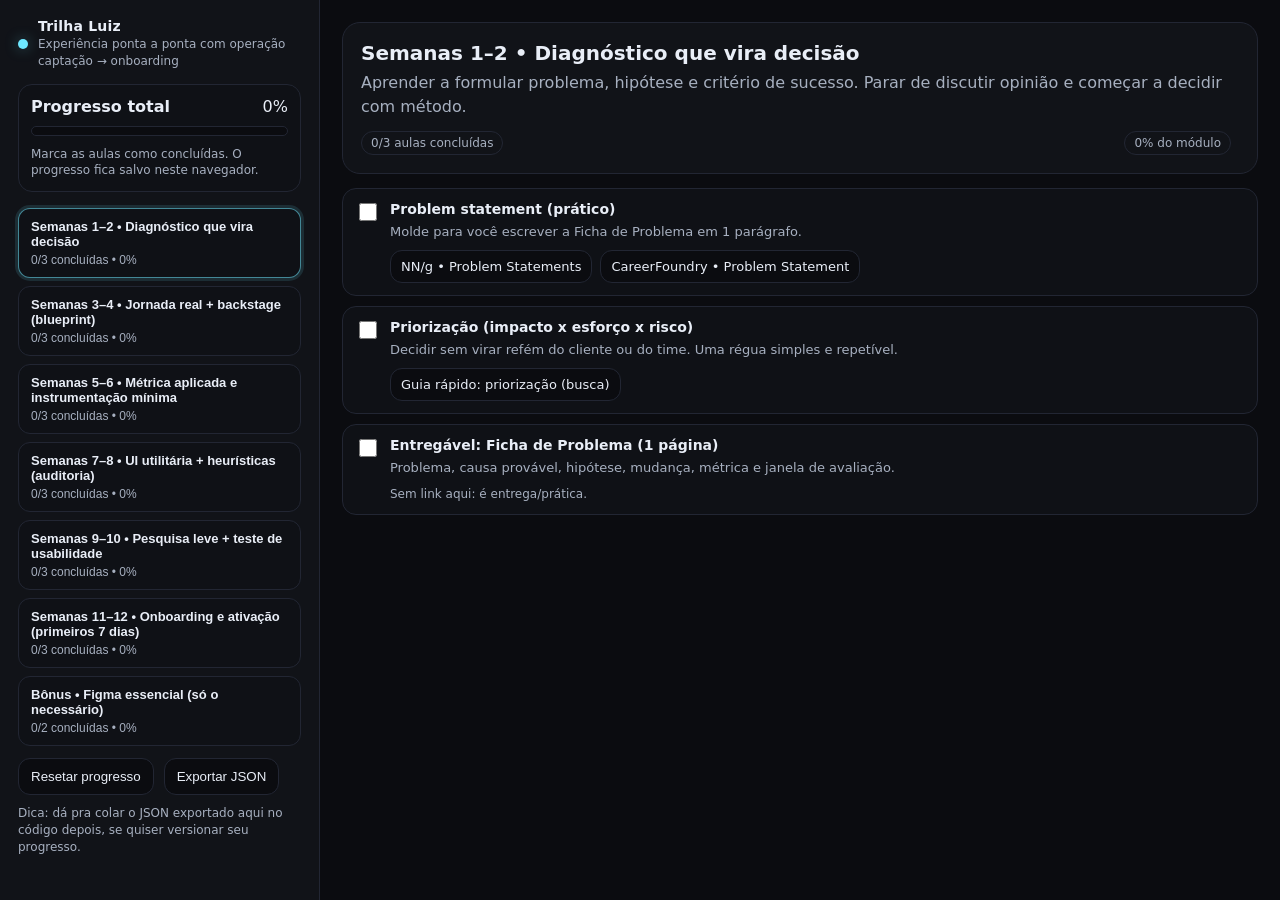
==== index.html @ 21fe32a4 "Create index.html" ====
<!doctype html>
<html lang="pt-br">
<head>
  <meta charset="utf-8" />
  <meta name="viewport" content="width=device-width,initial-scale=1" />
  <title>Trilha Luiz | Experiência ponta a ponta com Operação</title>
  <style>
    :root { --bg:#0b0c10; --panel:#111318; --text:#e9eef7; --muted:#a7b0c0; --line:#222633; --accent:#6ee7ff; }
    * { box-sizing: border-box; }
    body { margin:0; font-family: ui-sans-serif, system-ui, -apple-system, Segoe UI, Roboto, Arial; background:var(--bg); color:var(--text); }
    a { color: var(--accent); text-decoration: none; }
    .app { display:grid; grid-template-columns: 320px 1fr; min-height:100vh; }
    .sidebar { border-right:1px solid var(--line); background:var(--panel); padding:18px; position:sticky; top:0; height:100vh; overflow:auto; }
    .brand { display:flex; gap:10px; align-items:center; margin-bottom:14px; }
    .dot { width:10px; height:10px; border-radius:99px; background:var(--accent); box-shadow: 0 0 14px rgba(110,231,255,.35); }
    .h1 { font-weight:700; font-size:14px; letter-spacing:.2px; }
    .sub { color:var(--muted); font-size:12px; margin-top:2px; line-height:1.4; }
    .progressBox { margin-top:14px; padding:12px; border:1px solid var(--line); border-radius:14px; background:#0f1116; }
    .row { display:flex; justify-content:space-between; gap:10px; align-items:center; }
    .pct { font-variant-numeric: tabular-nums; }
    .bar { width:100%; height:10px; background:#0b0c10; border:1px solid var(--line); border-radius:999px; margin-top:10px; overflow:hidden; }
    .bar > span { display:block; height:100%; width:0%; background:var(--accent); }
    .nav { margin-top:16px; display:flex; flex-direction:column; gap:8px; }
    .nav button {
      width:100%;
      text-align:left;
      border:1px solid var(--line);
      background:#0f1116;
      color:var(--text);
      padding:10px 12px;
      border-radius:12px;
      cursor:pointer;
      transition:.15s;
    }
    .nav button:hover { border-color:#2a2f40; }
    .nav button.active { border-color: rgba(110,231,255,.55); box-shadow: 0 0 0 3px rgba(110,231,255,.12); }
    .nav .meta { color:var(--muted); font-size:12px; margin-top:4px; }
    .main { padding:22px; max-width: 980px; }
    .card {
      border:1px solid var(--line);
      background:var(--panel);
      border-radius:18px;
      padding:18px;
      margin-bottom:14px;
    }
    .title { font-size:20px; font-weight:750; margin:0 0 6px; }
    .desc { color:var(--muted); margin:0 0 12px; line-height:1.5; }
    .lesson {
      padding:12px;
      border:1px solid var(--line);
      border-radius:14px;
      background:#0f1116;
      margin-top:10px;
    }
    .lessonTop { display:flex; gap:10px; align-items:flex-start; }
    input[type="checkbox"] { width:18px; height:18px; margin-top:2px; accent-color: var(--accent); cursor:pointer; }
    .lesson h3 { margin:0; font-size:14px; }
    .lesson p { margin:6px 0 0; color:var(--muted); font-size:13px; line-height:1.45; }
    .pill { display:inline-block; padding:4px 9px; border-radius:999px; border:1px solid var(--line); color:var(--muted); font-size:12px; margin-right:8px; }
    .links { margin-top:8px; display:flex; flex-wrap:wrap; gap:8px; }
    .link {
      display:inline-block;
      padding:8px 10px;
      border-radius:12px;
      border:1px solid var(--line);
      background:#0b0c10;
      color:var(--text);
      font-size:13px;
    }
    .footerRow { display:flex; gap:10px; flex-wrap:wrap; margin-top:12px; }
    .btn {
      border:1px solid var(--line);
      background:#0b0c10;
      color:var(--text);
      padding:10px 12px;
      border-radius:12px;
      cursor:pointer;
    }
    .btn:hover { border-color:#2a2f40; }
    .muted { color: var(--muted); font-size:12px; line-height:1.4; }
    @media (max-width: 900px) {
      .app { grid-template-columns: 1fr; }
      .sidebar { position:relative; height:auto; }
    }
  </style>
</head>
<body>
  <div class="app">
    <aside class="sidebar">
      <div class="brand">
        <span class="dot"></span>
        <div>
          <div class="h1">Trilha Luiz</div>
          <div class="sub">Experiência ponta a ponta com operação<br/>captação → onboarding</div>
        </div>
      </div>

      <div class="progressBox">
        <div class="row">
          <div style="font-weight:650;">Progresso total</div>
          <div class="pct" id="pctTotal">0%</div>
        </div>
        <div class="bar"><span id="barTotal"></span></div>
        <div class="muted" style="margin-top:10px;">
          Marca as aulas como concluídas. O progresso fica salvo neste navegador.
        </div>
      </div>

      <div class="nav" id="nav"></div>

      <div class="footerRow">
        <button class="btn" id="resetBtn">Resetar progresso</button>
        <button class="btn" id="exportBtn">Exportar JSON</button>
      </div>
      <div class="muted" style="margin-top:10px;">
        Dica: dá pra colar o JSON exportado aqui no código depois, se quiser versionar seu progresso.
      </div>
    </aside>

    <main class="main">
      <div class="card">
        <h1 class="title" id="modTitle">Carregando…</h1>
        <p class="desc" id="modDesc"></p>
        <div class="row" style="margin-top:10px;">
          <div class="pill" id="modMeta"></div>
          <div class="pill" id="modProgress"></div>
        </div>
      </div>

      <div id="lessons"></div>
    </main>
  </div>

  <script>
    // Conteúdo (edite à vontade)
    const MODULES = [
      {
        id: "m1",
        title: "Semanas 1–2 • Diagnóstico que vira decisão",
        desc: "Aprender a formular problema, hipótese e critério de sucesso. Parar de discutir opinião e começar a decidir com método.",
        lessons: [
          {
            id: "m1l1",
            title: "Problem statement (prático)",
            note: "Molde para você escrever a Ficha de Problema em 1 parágrafo.",
            links: [
              { label: "NN/g • Problem Statements", url: "https://www.nngroup.com/articles/problem-statements/" },
              { label: "CareerFoundry • Problem Statement", url: "https://careerfoundry.com/en/blog/ux-design/problem-statement-ux/" }
            ]
          },
          {
            id: "m1l2",
            title: "Priorização (impacto x esforço x risco)",
            note: "Decidir sem virar refém do cliente ou do time. Uma régua simples e repetível.",
            links: [
              { label: "Guia rápido: priorização (busca)", url: "https://www.google.com/search?q=prioriza%C3%A7%C3%A3o+impacto+esfor%C3%A7o+risco+ux" }
            ]
          },
          {
            id: "m1l3",
            title: "Entregável: Ficha de Problema (1 página)",
            note: "Problema, causa provável, hipótese, mudança, métrica e janela de avaliação.",
            links: []
          }
        ]
      },
      {
        id: "m2",
        title: "Semanas 3–4 • Jornada real + backstage (blueprint)",
        desc: "Mapear o que acontece de verdade. Handoffs, filas, exceções e responsabilidades.",
        lessons: [
          {
            id: "m2l1",
            title: "Service Blueprint (modelo e lógica)",
            note: "Use blueprint leve: frontstage + backstage + evidências + responsáveis.",
            links: [
              { label: "Miro • Service Blueprint", url: "https://miro.com/pt/modelos/service-blueprint/" },
              { label: "Blip • Service Blueprint", url: "https://www.blip.ai/blog/design/service-blueprint-como-ferramenta-para-potencializar-jornadas-de-servico/" }
            ]
          },
          {
            id: "m2l2",
            title: "Mapa da jornada do usuário (sem romantizar)",
            note: "Etapas, objetivos, dúvidas, fricções e momentos críticos.",
            links: [
              { label: "MJV • Jornada do usuário", url: "https://www.mjvinnovation.com/pt-br/blog/como-montar-o-mapa-da-jornada-do-usuario/" }
            ]
          },
          {
            id: "m2l3",
            title: "Entregável: blueprint leve da jornada captação→onboarding",
            note: "Inclua exceções: sem resposta, sem fit, duplicado, urgência, falha de pagamento, etc.",
            links: []
          }
        ]
      },
      {
        id: "m3",
        title: "Semanas 5–6 • Métrica aplicada e instrumentação mínima",
        desc: "Escolher 2–4 métricas por etapa e provar impacto sem dashboard inútil.",
        lessons: [
          {
            id: "m3l1",
            title: "HEART Framework (visão de métricas de experiência)",
            note: "Traduza para o seu mundo: tempo, erro, avanço, ativação, satisfação.",
            links: [
              { label: "HEART Framework (site)", url: "https://www.heartframework.com/" },
              { label: "UXDesign BR • HEART", url: "https://brasil.uxdesign.cc/como-utilizar-o-framework-heart-para-melhorar-suas-m%C3%A9tricas-1bcee0d080ec" }
            ]
          },
          {
            id: "m3l2",
            title: "AARRR (organizar a jornada em etapas)",
            note: "Bom para amarrar aquisição→ativação→retenção do ponto de vista operacional.",
            links: [
              { label: "G4 • Funil Pirata (AARRR)", url: "https://g4educacao.com/blog/funil-pirata-growth" }
            ]
          },
          {
            id: "m3l3",
            title: "Entregável: Placar do Funil (1 página)",
            note: "Métrica, fórmula, fonte, frequência, dono, e como interpretar.",
            links: []
          }
        ]
      },
      {
        id: "m4",
        title: "Semanas 7–8 • UI utilitária + heurísticas (auditoria)",
        desc: "Clareza, consistência e prevenção de erro. Heurísticas como justificativa, não como decoreba.",
        lessons: [
          {
            id: "m4l1",
            title: "Heurísticas de Nielsen (resumo em PT-BR)",
            note: "Use como checklist para achar fricção e priorizar correções.",
            links: [
              { label: "UDS • Heurísticas de Nielsen", url: "https://uds.com.br/blog/heuristicas-nielsen-guia-para-melhorar-usabilidade-interfaces/" },
              { label: "Alura • Heurísticas de Nielsen", url: "https://www.alura.com.br/artigos/10-heuristicas-de-nielsen-uma-formula-pra-evitar-erros-basicos-de-usabilidade" }
            ]
          },
          {
            id: "m4l2",
            title: "Hierarquia e tipografia (pra antes do Figma)",
            note: "Você quer páginas mais claras e ‘caras’ com menos elementos.",
            links: [
              { label: "Medium • Hierarquia de fontes", url: "https://henriquefilho.medium.com/hierarquia-de-fontes-um-guia-b%C3%A1sico-para-criar-uma-interface-antes-de-abrir-o-figma-2c017c7df879" },
              { label: "UXDesign BR • Escala tipográfica", url: "https://brasil.uxdesign.cc/escala-tipogr%C3%A1fica-na-pr%C3%A1tica-1eb81cdee96f" }
            ]
          },
          {
            id: "m4l3",
            title: "Acessibilidade aplicada (consulta)",
            note: "Contraste, foco, tamanho, navegação por teclado. O básico que eleva qualidade.",
            links: [
              { label: "W3C • WCAG 2.2 PT-BR", url: "https://www.w3c.br/traducoes/wcag/wcag22-pt-BR/" }
            ]
          }
        ]
      },
      {
        id: "m5",
        title: "Semanas 9–10 • Pesquisa leve + teste de usabilidade",
        desc: "Evidência rápida para decidir. 5 pessoas, roteiro curto, síntese em 1 página.",
        lessons: [
          {
            id: "m5l1",
            title: "Roteiro de teste qualitativo (PT-BR)",
            note: "Como conduzir sem virar entrevista longa e sem enviesar.",
            links: [
              { label: "Ladies That UX BR • Roteiro", url: "https://medium.com/ladies-that-ux-br/um-roteiro-para-testes-de-usabilidade-qualitativos-611d41c93434" }
            ]
          },
          {
            id: "m5l2",
            title: "Checklist de teste (referência rápida)",
            note: "Bom pra você ter um passo-a-passo operacional.",
            links: [
              { label: "Hotjar • Usabilidade (PT-BR)", url: "https://www.hotjar.com/pt-BR/teste-de-usabilidade/checklist-exemplos-de-testes/" }
            ]
          },
          {
            id: "m5l3",
            title: "Entregável: síntese 1 página (padrões → decisão → risco)",
            note: "Sem relatório longo. Só o que muda o caminho.",
            links: []
          }
        ]
      },
      {
        id: "m6",
        title: "Semanas 11–12 • Onboarding e ativação (primeiros 7 dias)",
        desc: "Marcos, mensagens, gatilhos e sinais de risco para reduzir suporte e aumentar ativação.",
        lessons: [
          {
            id: "m6l1",
            title: "Onboarding (visão prática)",
            note: "Como organizar primeiros passos e expectativa do cliente.",
            links: [
              { label: "RD Station • Onboarding de clientes", url: "https://www.rdstation.com/blog/marketing/onboarding-de-clientes/" }
            ]
          },
          {
            id: "m6l2",
            title: "Boas práticas de onboarding (referência)",
            note: "Pegue só o que for aplicável ao seu contexto.",
            links: [
              { label: "UserGuiding • Onboarding", url: "https://userguiding.com/pt-br/blog/melhores-praticas-de-user-onboarding" }
            ]
          },
          {
            id: "m6l3",
            title: "Entregável: Onboarding 7 dias (marcos + mensagens + métricas)",
            note: "Sem firula. O que a pessoa precisa fazer e como você acompanha.",
            links: []
          }
        ]
      },
      {
        id: "m7",
        title: "Bônus • Figma essencial (só o necessário)",
        desc: "Prototipar e alinhar rápido. Componentes, estilos, auto layout e protótipo simples.",
        lessons: [
          {
            id: "m7l1",
            title: "Auto Layout (guia oficial PT-BR)",
            note: "O que mais destrava seu ganho de velocidade e consistência.",
            links: [
              { label: "Figma Help • Auto Layout", url: "https://help.figma.com/hc/pt-br/articles/360040451373-Guia-do-layout-autom%C3%A1tico" }
            ]
          },
          {
            id: "m7l2",
            title: "Componentes e estilos (conceito + uso)",
            note: "Pra você parar de copiar e colar e começar a padronizar.",
            links: [
              { label: "Figma Help (busca)", url: "https://www.google.com/search?q=figma+componentes+estilos+guia" }
            ]
          }
        ]
      }
    ];

    const STORAGE_KEY = "trilha_luiz_checks_v1";
    let state = loadState();
    let currentModuleId = MODULES[0].id;

    function loadState() {
      try {
        const raw = localStorage.getItem(STORAGE_KEY);
        return raw ? JSON.parse(raw) : {};
      } catch { return {}; }
    }
    function saveState() {
      localStorage.setItem(STORAGE_KEY, JSON.stringify(state));
      renderNav();
      renderModule(currentModuleId);
      renderTotalProgress();
    }
    function setChecked(lessonId, checked) {
      state[lessonId] = !!checked;
      saveState();
    }

    function calcModuleProgress(mod) {
      const total = mod.lessons.length;
      const done = mod.lessons.filter(l => state[l.id]).length;
      return { done, total, pct: total ? Math.round((done/total)*100) : 0 };
    }
    function calcTotalProgress() {
      const allLessons = MODULES.flatMap(m => m.lessons.map(l => l.id));
      const total = allLessons.length;
      const done = allLessons.filter(id => state[id]).length;
      return { done, total, pct: total ? Math.round((done/total)*100) : 0 };
    }

    function renderNav() {
      const nav = document.getElementById("nav");
      nav.innerHTML = "";
      MODULES.forEach(mod => {
        const prog = calcModuleProgress(mod);
        const btn = document.createElement("button");
        btn.className = (mod.id === currentModuleId) ? "active" : "";
        btn.onclick = () => { currentModuleId = mod.id; renderNav(); renderModule(mod.id); };
        btn.innerHTML = `
          <div style="font-weight:700; font-size:13px;">${escapeHtml(mod.title)}</div>
          <div class="meta">${prog.done}/${prog.total} concluídas • ${prog.pct}%</div>
        `;
        nav.appendChild(btn);
      });
    }

    function renderModule(moduleId) {
      const mod = MODULES.find(m => m.id === moduleId);
      if (!mod) return;
      const prog = calcModuleProgress(mod);

      document.getElementById("modTitle").textContent = mod.title;
      document.getElementById("modDesc").textContent = mod.desc;
      document.getElementById("modMeta").textContent = `${prog.done}/${prog.total} aulas concluídas`;
      document.getElementById("modProgress").textContent = `${prog.pct}% do módulo`;

      const lessons = document.getElementById("lessons");
      lessons.innerHTML = "";

      mod.lessons.forEach(lesson => {
        const wrap = document.createElement("div");
        wrap.className = "lesson";
        const checked = !!state[lesson.id];

        const linksHtml = (lesson.links && lesson.links.length)
          ? `<div class="links">${
              lesson.links.map(l => `<a class="link" href="${l.url}" target="_blank" rel="noopener">${escapeHtml(l.label)}</a>`).join("")
            }</div>`
          : `<div class="muted" style="margin-top:8px;">Sem link aqui: é entrega/prática.</div>`;

        wrap.innerHTML = `
          <div class="lessonTop">
            <input type="checkbox" ${checked ? "checked" : ""} aria-label="Concluir aula" />
            <div style="flex:1;">
              <h3>${escapeHtml(lesson.title)}</h3>
              <p>${escapeHtml(lesson.note || "")}</p>
              ${linksHtml}
            </div>
          </div>
        `;

        wrap.querySelector("input").addEventListener("change", (e) => {
          setChecked(lesson.id, e.target.checked);
        });

        lessons.appendChild(wrap);
      });
    }

    function renderTotalProgress() {
      const p = calcTotalProgress();
      document.getElementById("pctTotal").textContent = `${p.pct}%`;
      document.getElementById("barTotal").style.width = `${p.pct}%`;
    }

    function escapeHtml(str) {
      return String(str).replace(/[&<>"']/g, s => ({
        "&":"&amp;","<":"&lt;",">":"&gt;",'"':"&quot;","'":"&#39;"
      }[s]));
    }

    document.getElementById("resetBtn").onclick = () => {
      if (!confirm("Resetar todo o progresso desta trilha neste navegador?")) return;
      state = {};
      saveState();
    };

    document.getElementById("exportBtn").onclick = () => {
      const data = { exported_at: new Date().toISOString(), state };
      const blob = new Blob([JSON.stringify(data, null, 2)], { type: "application/json" });
      const url = URL.createObjectURL(blob);
      const a = document.createElement("a");
      a.href = url;
      a.download = "progresso_trilha_luiz.json";
      a.click();
      URL.revokeObjectURL(url);
    };

    // Init
    renderNav();
    renderModule(currentModuleId);
    renderTotalProgress();
  </script>
</body>
</html>
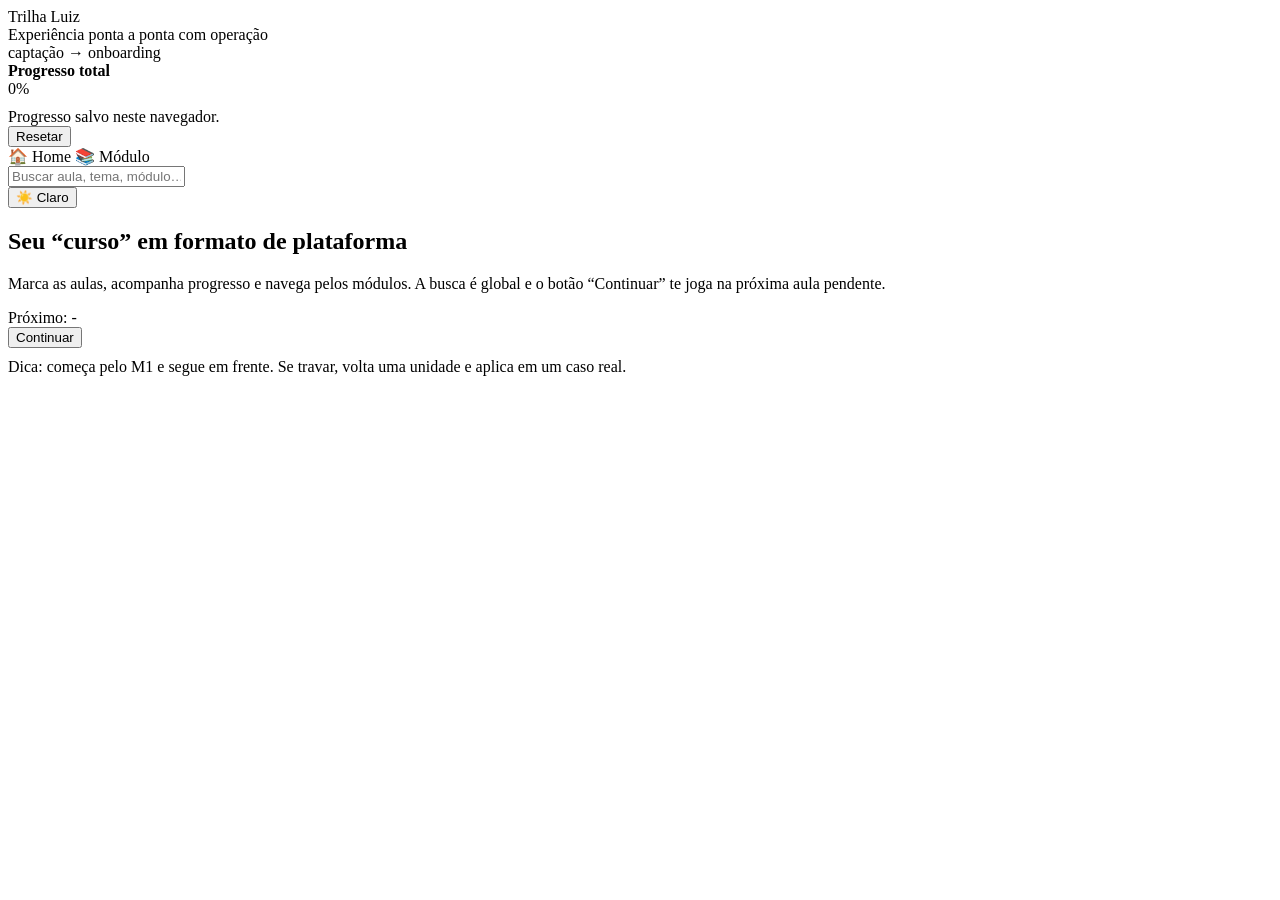
==== commit 14bf1524: "Update index.html" ====
--- a/index.html
+++ b/index.html
@@ -1,90 +1,13 @@
 <!doctype html>
-<html lang="pt-br">
+<html lang="pt-br" data-theme="dark">
 <head>
   <meta charset="utf-8" />
   <meta name="viewport" content="width=device-width,initial-scale=1" />
   <title>Trilha Luiz | Experiência ponta a ponta com Operação</title>
-  <style>
-    :root { --bg:#0b0c10; --panel:#111318; --text:#e9eef7; --muted:#a7b0c0; --line:#222633; --accent:#6ee7ff; }
-    * { box-sizing: border-box; }
-    body { margin:0; font-family: ui-sans-serif, system-ui, -apple-system, Segoe UI, Roboto, Arial; background:var(--bg); color:var(--text); }
-    a { color: var(--accent); text-decoration: none; }
-    .app { display:grid; grid-template-columns: 320px 1fr; min-height:100vh; }
-    .sidebar { border-right:1px solid var(--line); background:var(--panel); padding:18px; position:sticky; top:0; height:100vh; overflow:auto; }
-    .brand { display:flex; gap:10px; align-items:center; margin-bottom:14px; }
-    .dot { width:10px; height:10px; border-radius:99px; background:var(--accent); box-shadow: 0 0 14px rgba(110,231,255,.35); }
-    .h1 { font-weight:700; font-size:14px; letter-spacing:.2px; }
-    .sub { color:var(--muted); font-size:12px; margin-top:2px; line-height:1.4; }
-    .progressBox { margin-top:14px; padding:12px; border:1px solid var(--line); border-radius:14px; background:#0f1116; }
-    .row { display:flex; justify-content:space-between; gap:10px; align-items:center; }
-    .pct { font-variant-numeric: tabular-nums; }
-    .bar { width:100%; height:10px; background:#0b0c10; border:1px solid var(--line); border-radius:999px; margin-top:10px; overflow:hidden; }
-    .bar > span { display:block; height:100%; width:0%; background:var(--accent); }
-    .nav { margin-top:16px; display:flex; flex-direction:column; gap:8px; }
-    .nav button {
-      width:100%;
-      text-align:left;
-      border:1px solid var(--line);
-      background:#0f1116;
-      color:var(--text);
-      padding:10px 12px;
-      border-radius:12px;
-      cursor:pointer;
-      transition:.15s;
-    }
-    .nav button:hover { border-color:#2a2f40; }
-    .nav button.active { border-color: rgba(110,231,255,.55); box-shadow: 0 0 0 3px rgba(110,231,255,.12); }
-    .nav .meta { color:var(--muted); font-size:12px; margin-top:4px; }
-    .main { padding:22px; max-width: 980px; }
-    .card {
-      border:1px solid var(--line);
-      background:var(--panel);
-      border-radius:18px;
-      padding:18px;
-      margin-bottom:14px;
-    }
-    .title { font-size:20px; font-weight:750; margin:0 0 6px; }
-    .desc { color:var(--muted); margin:0 0 12px; line-height:1.5; }
-    .lesson {
-      padding:12px;
-      border:1px solid var(--line);
-      border-radius:14px;
-      background:#0f1116;
-      margin-top:10px;
-    }
-    .lessonTop { display:flex; gap:10px; align-items:flex-start; }
-    input[type="checkbox"] { width:18px; height:18px; margin-top:2px; accent-color: var(--accent); cursor:pointer; }
-    .lesson h3 { margin:0; font-size:14px; }
-    .lesson p { margin:6px 0 0; color:var(--muted); font-size:13px; line-height:1.45; }
-    .pill { display:inline-block; padding:4px 9px; border-radius:999px; border:1px solid var(--line); color:var(--muted); font-size:12px; margin-right:8px; }
-    .links { margin-top:8px; display:flex; flex-wrap:wrap; gap:8px; }
-    .link {
-      display:inline-block;
-      padding:8px 10px;
-      border-radius:12px;
-      border:1px solid var(--line);
-      background:#0b0c10;
-      color:var(--text);
-      font-size:13px;
-    }
-    .footerRow { display:flex; gap:10px; flex-wrap:wrap; margin-top:12px; }
-    .btn {
-      border:1px solid var(--line);
-      background:#0b0c10;
-      color:var(--text);
-      padding:10px 12px;
-      border-radius:12px;
-      cursor:pointer;
-    }
-    .btn:hover { border-color:#2a2f40; }
-    .muted { color: var(--muted); font-size:12px; line-height:1.4; }
-    @media (max-width: 900px) {
-      .app { grid-template-columns: 1fr; }
-      .sidebar { position:relative; height:auto; }
-    }
-  </style>
+  <link rel="stylesheet" href="assets/styles.css" />
+  <script>window.PAGE_BASE = "./";</script>
 </head>
-<body>
+<body data-page="home">
   <div class="app">
     <aside class="sidebar">
       <div class="brand">
@@ -97,374 +20,64 @@
 
       <div class="progressBox">
         <div class="row">
-          <div style="font-weight:650;">Progresso total</div>
+          <div style="font-weight:800;">Progresso total</div>
           <div class="pct" id="pctTotal">0%</div>
         </div>
         <div class="bar"><span id="barTotal"></span></div>
         <div class="muted" style="margin-top:10px;">
-          Marca as aulas como concluídas. O progresso fica salvo neste navegador.
+          Progresso salvo neste navegador.
         </div>
       </div>
 
       <div class="nav" id="nav"></div>
 
-      <div class="footerRow">
-        <button class="btn" id="resetBtn">Resetar progresso</button>
-        <button class="btn" id="exportBtn">Exportar JSON</button>
-      </div>
-      <div class="muted" style="margin-top:10px;">
-        Dica: dá pra colar o JSON exportado aqui no código depois, se quiser versionar seu progresso.
+      <div class="sideActions">
+        <button class="btn" id="resetBtn">Resetar</button>
       </div>
     </aside>
 
     <main class="main">
-      <div class="card">
-        <h1 class="title" id="modTitle">Carregando…</h1>
-        <p class="desc" id="modDesc"></p>
-        <div class="row" style="margin-top:10px;">
-          <div class="pill" id="modMeta"></div>
-          <div class="pill" id="modProgress"></div>
+      <div class="topbar">
+        <div class="leftTop">
+          <span class="chip hidden" id="homeChip">🏠 Home</span>
+          <span class="chip hidden" id="moduleChip">📚 Módulo</span>
         </div>
+
+        <div class="searchWrap" id="searchWrap">
+          <input class="searchInput" id="searchInput" placeholder="Buscar aula, tema, módulo…" />
+          <div class="searchResults hidden" id="searchResults"></div>
+        </div>
+
+        <button class="btn" id="themeBtn">☀️ Claro</button>
       </div>
 
-      <div id="lessons"></div>
+      <section id="homeView">
+        <div class="card">
+          <h1 class="title">Seu “curso” em formato de plataforma</h1>
+          <p class="desc">
+            Marca as aulas, acompanha progresso e navega pelos módulos.
+            A busca é global e o botão “Continuar” te joga na próxima aula pendente.
+          </p>
+
+          <div class="pills">
+            <span class="pill">Próximo: <span id="nextUp">-</span></span>
+          </div>
+
+          <div class="bottomActions" style="position:relative; bottom:auto; justify-content:flex-start;">
+            <button class="btn primary" id="continueBtn">Continuar</button>
+          </div>
+
+          <p class="muted" style="margin-top:10px;">
+            Dica: começa pelo M1 e segue em frente. Se travar, volta uma unidade e aplica em um caso real.
+          </p>
+        </div>
+      </section>
+
+      <section id="moduleView" class="hidden"></section>
     </main>
   </div>
 
-  <script>
-    // Conteúdo (edite à vontade)
-    const MODULES = [
-      {
-        id: "m1",
-        title: "Semanas 1–2 • Diagnóstico que vira decisão",
-        desc: "Aprender a formular problema, hipótese e critério de sucesso. Parar de discutir opinião e começar a decidir com método.",
-        lessons: [
-          {
-            id: "m1l1",
-            title: "Problem statement (prático)",
-            note: "Molde para você escrever a Ficha de Problema em 1 parágrafo.",
-            links: [
-              { label: "NN/g • Problem Statements", url: "https://www.nngroup.com/articles/problem-statements/" },
-              { label: "CareerFoundry • Problem Statement", url: "https://careerfoundry.com/en/blog/ux-design/problem-statement-ux/" }
-            ]
-          },
-          {
-            id: "m1l2",
-            title: "Priorização (impacto x esforço x risco)",
-            note: "Decidir sem virar refém do cliente ou do time. Uma régua simples e repetível.",
-            links: [
-              { label: "Guia rápido: priorização (busca)", url: "https://www.google.com/search?q=prioriza%C3%A7%C3%A3o+impacto+esfor%C3%A7o+risco+ux" }
-            ]
-          },
-          {
-            id: "m1l3",
-            title: "Entregável: Ficha de Problema (1 página)",
-            note: "Problema, causa provável, hipótese, mudança, métrica e janela de avaliação.",
-            links: []
-          }
-        ]
-      },
-      {
-        id: "m2",
-        title: "Semanas 3–4 • Jornada real + backstage (blueprint)",
-        desc: "Mapear o que acontece de verdade. Handoffs, filas, exceções e responsabilidades.",
-        lessons: [
-          {
-            id: "m2l1",
-            title: "Service Blueprint (modelo e lógica)",
-            note: "Use blueprint leve: frontstage + backstage + evidências + responsáveis.",
-            links: [
-              { label: "Miro • Service Blueprint", url: "https://miro.com/pt/modelos/service-blueprint/" },
-              { label: "Blip • Service Blueprint", url: "https://www.blip.ai/blog/design/service-blueprint-como-ferramenta-para-potencializar-jornadas-de-servico/" }
-            ]
-          },
-          {
-            id: "m2l2",
-            title: "Mapa da jornada do usuário (sem romantizar)",
-            note: "Etapas, objetivos, dúvidas, fricções e momentos críticos.",
-            links: [
-              { label: "MJV • Jornada do usuário", url: "https://www.mjvinnovation.com/pt-br/blog/como-montar-o-mapa-da-jornada-do-usuario/" }
-            ]
-          },
-          {
-            id: "m2l3",
-            title: "Entregável: blueprint leve da jornada captação→onboarding",
-            note: "Inclua exceções: sem resposta, sem fit, duplicado, urgência, falha de pagamento, etc.",
-            links: []
-          }
-        ]
-      },
-      {
-        id: "m3",
-        title: "Semanas 5–6 • Métrica aplicada e instrumentação mínima",
-        desc: "Escolher 2–4 métricas por etapa e provar impacto sem dashboard inútil.",
-        lessons: [
-          {
-            id: "m3l1",
-            title: "HEART Framework (visão de métricas de experiência)",
-            note: "Traduza para o seu mundo: tempo, erro, avanço, ativação, satisfação.",
-            links: [
-              { label: "HEART Framework (site)", url: "https://www.heartframework.com/" },
-              { label: "UXDesign BR • HEART", url: "https://brasil.uxdesign.cc/como-utilizar-o-framework-heart-para-melhorar-suas-m%C3%A9tricas-1bcee0d080ec" }
-            ]
-          },
-          {
-            id: "m3l2",
-            title: "AARRR (organizar a jornada em etapas)",
-            note: "Bom para amarrar aquisição→ativação→retenção do ponto de vista operacional.",
-            links: [
-              { label: "G4 • Funil Pirata (AARRR)", url: "https://g4educacao.com/blog/funil-pirata-growth" }
-            ]
-          },
-          {
-            id: "m3l3",
-            title: "Entregável: Placar do Funil (1 página)",
-            note: "Métrica, fórmula, fonte, frequência, dono, e como interpretar.",
-            links: []
-          }
-        ]
-      },
-      {
-        id: "m4",
-        title: "Semanas 7–8 • UI utilitária + heurísticas (auditoria)",
-        desc: "Clareza, consistência e prevenção de erro. Heurísticas como justificativa, não como decoreba.",
-        lessons: [
-          {
-            id: "m4l1",
-            title: "Heurísticas de Nielsen (resumo em PT-BR)",
-            note: "Use como checklist para achar fricção e priorizar correções.",
-            links: [
-              { label: "UDS • Heurísticas de Nielsen", url: "https://uds.com.br/blog/heuristicas-nielsen-guia-para-melhorar-usabilidade-interfaces/" },
-              { label: "Alura • Heurísticas de Nielsen", url: "https://www.alura.com.br/artigos/10-heuristicas-de-nielsen-uma-formula-pra-evitar-erros-basicos-de-usabilidade" }
-            ]
-          },
-          {
-            id: "m4l2",
-            title: "Hierarquia e tipografia (pra antes do Figma)",
-            note: "Você quer páginas mais claras e ‘caras’ com menos elementos.",
-            links: [
-              { label: "Medium • Hierarquia de fontes", url: "https://henriquefilho.medium.com/hierarquia-de-fontes-um-guia-b%C3%A1sico-para-criar-uma-interface-antes-de-abrir-o-figma-2c017c7df879" },
-              { label: "UXDesign BR • Escala tipográfica", url: "https://brasil.uxdesign.cc/escala-tipogr%C3%A1fica-na-pr%C3%A1tica-1eb81cdee96f" }
-            ]
-          },
-          {
-            id: "m4l3",
-            title: "Acessibilidade aplicada (consulta)",
-            note: "Contraste, foco, tamanho, navegação por teclado. O básico que eleva qualidade.",
-            links: [
-              { label: "W3C • WCAG 2.2 PT-BR", url: "https://www.w3c.br/traducoes/wcag/wcag22-pt-BR/" }
-            ]
-          }
-        ]
-      },
-      {
-        id: "m5",
-        title: "Semanas 9–10 • Pesquisa leve + teste de usabilidade",
-        desc: "Evidência rápida para decidir. 5 pessoas, roteiro curto, síntese em 1 página.",
-        lessons: [
-          {
-            id: "m5l1",
-            title: "Roteiro de teste qualitativo (PT-BR)",
-            note: "Como conduzir sem virar entrevista longa e sem enviesar.",
-            links: [
-              { label: "Ladies That UX BR • Roteiro", url: "https://medium.com/ladies-that-ux-br/um-roteiro-para-testes-de-usabilidade-qualitativos-611d41c93434" }
-            ]
-          },
-          {
-            id: "m5l2",
-            title: "Checklist de teste (referência rápida)",
-            note: "Bom pra você ter um passo-a-passo operacional.",
-            links: [
-              { label: "Hotjar • Usabilidade (PT-BR)", url: "https://www.hotjar.com/pt-BR/teste-de-usabilidade/checklist-exemplos-de-testes/" }
-            ]
-          },
-          {
-            id: "m5l3",
-            title: "Entregável: síntese 1 página (padrões → decisão → risco)",
-            note: "Sem relatório longo. Só o que muda o caminho.",
-            links: []
-          }
-        ]
-      },
-      {
-        id: "m6",
-        title: "Semanas 11–12 • Onboarding e ativação (primeiros 7 dias)",
-        desc: "Marcos, mensagens, gatilhos e sinais de risco para reduzir suporte e aumentar ativação.",
-        lessons: [
-          {
-            id: "m6l1",
-            title: "Onboarding (visão prática)",
-            note: "Como organizar primeiros passos e expectativa do cliente.",
-            links: [
-              { label: "RD Station • Onboarding de clientes", url: "https://www.rdstation.com/blog/marketing/onboarding-de-clientes/" }
-            ]
-          },
-          {
-            id: "m6l2",
-            title: "Boas práticas de onboarding (referência)",
-            note: "Pegue só o que for aplicável ao seu contexto.",
-            links: [
-              { label: "UserGuiding • Onboarding", url: "https://userguiding.com/pt-br/blog/melhores-praticas-de-user-onboarding" }
-            ]
-          },
-          {
-            id: "m6l3",
-            title: "Entregável: Onboarding 7 dias (marcos + mensagens + métricas)",
-            note: "Sem firula. O que a pessoa precisa fazer e como você acompanha.",
-            links: []
-          }
-        ]
-      },
-      {
-        id: "m7",
-        title: "Bônus • Figma essencial (só o necessário)",
-        desc: "Prototipar e alinhar rápido. Componentes, estilos, auto layout e protótipo simples.",
-        lessons: [
-          {
-            id: "m7l1",
-            title: "Auto Layout (guia oficial PT-BR)",
-            note: "O que mais destrava seu ganho de velocidade e consistência.",
-            links: [
-              { label: "Figma Help • Auto Layout", url: "https://help.figma.com/hc/pt-br/articles/360040451373-Guia-do-layout-autom%C3%A1tico" }
-            ]
-          },
-          {
-            id: "m7l2",
-            title: "Componentes e estilos (conceito + uso)",
-            note: "Pra você parar de copiar e colar e começar a padronizar.",
-            links: [
-              { label: "Figma Help (busca)", url: "https://www.google.com/search?q=figma+componentes+estilos+guia" }
-            ]
-          }
-        ]
-      }
-    ];
-
-    const STORAGE_KEY = "trilha_luiz_checks_v1";
-    let state = loadState();
-    let currentModuleId = MODULES[0].id;
-
-    function loadState() {
-      try {
-        const raw = localStorage.getItem(STORAGE_KEY);
-        return raw ? JSON.parse(raw) : {};
-      } catch { return {}; }
-    }
-    function saveState() {
-      localStorage.setItem(STORAGE_KEY, JSON.stringify(state));
-      renderNav();
-      renderModule(currentModuleId);
-      renderTotalProgress();
-    }
-    function setChecked(lessonId, checked) {
-      state[lessonId] = !!checked;
-      saveState();
-    }
-
-    function calcModuleProgress(mod) {
-      const total = mod.lessons.length;
-      const done = mod.lessons.filter(l => state[l.id]).length;
-      return { done, total, pct: total ? Math.round((done/total)*100) : 0 };
-    }
-    function calcTotalProgress() {
-      const allLessons = MODULES.flatMap(m => m.lessons.map(l => l.id));
-      const total = allLessons.length;
-      const done = allLessons.filter(id => state[id]).length;
-      return { done, total, pct: total ? Math.round((done/total)*100) : 0 };
-    }
-
-    function renderNav() {
-      const nav = document.getElementById("nav");
-      nav.innerHTML = "";
-      MODULES.forEach(mod => {
-        const prog = calcModuleProgress(mod);
-        const btn = document.createElement("button");
-        btn.className = (mod.id === currentModuleId) ? "active" : "";
-        btn.onclick = () => { currentModuleId = mod.id; renderNav(); renderModule(mod.id); };
-        btn.innerHTML = `
-          <div style="font-weight:700; font-size:13px;">${escapeHtml(mod.title)}</div>
-          <div class="meta">${prog.done}/${prog.total} concluídas • ${prog.pct}%</div>
-        `;
-        nav.appendChild(btn);
-      });
-    }
-
-    function renderModule(moduleId) {
-      const mod = MODULES.find(m => m.id === moduleId);
-      if (!mod) return;
-      const prog = calcModuleProgress(mod);
-
-      document.getElementById("modTitle").textContent = mod.title;
-      document.getElementById("modDesc").textContent = mod.desc;
-      document.getElementById("modMeta").textContent = `${prog.done}/${prog.total} aulas concluídas`;
-      document.getElementById("modProgress").textContent = `${prog.pct}% do módulo`;
-
-      const lessons = document.getElementById("lessons");
-      lessons.innerHTML = "";
-
-      mod.lessons.forEach(lesson => {
-        const wrap = document.createElement("div");
-        wrap.className = "lesson";
-        const checked = !!state[lesson.id];
-
-        const linksHtml = (lesson.links && lesson.links.length)
-          ? `<div class="links">${
-              lesson.links.map(l => `<a class="link" href="${l.url}" target="_blank" rel="noopener">${escapeHtml(l.label)}</a>`).join("")
-            }</div>`
-          : `<div class="muted" style="margin-top:8px;">Sem link aqui: é entrega/prática.</div>`;
-
-        wrap.innerHTML = `
-          <div class="lessonTop">
-            <input type="checkbox" ${checked ? "checked" : ""} aria-label="Concluir aula" />
-            <div style="flex:1;">
-              <h3>${escapeHtml(lesson.title)}</h3>
-              <p>${escapeHtml(lesson.note || "")}</p>
-              ${linksHtml}
-            </div>
-          </div>
-        `;
-
-        wrap.querySelector("input").addEventListener("change", (e) => {
-          setChecked(lesson.id, e.target.checked);
-        });
-
-        lessons.appendChild(wrap);
-      });
-    }
-
-    function renderTotalProgress() {
-      const p = calcTotalProgress();
-      document.getElementById("pctTotal").textContent = `${p.pct}%`;
-      document.getElementById("barTotal").style.width = `${p.pct}%`;
-    }
-
-    function escapeHtml(str) {
-      return String(str).replace(/[&<>"']/g, s => ({
-        "&":"&amp;","<":"&lt;",">":"&gt;",'"':"&quot;","'":"&#39;"
-      }[s]));
-    }
-
-    document.getElementById("resetBtn").onclick = () => {
-      if (!confirm("Resetar todo o progresso desta trilha neste navegador?")) return;
-      state = {};
-      saveState();
-    };
-
-    document.getElementById("exportBtn").onclick = () => {
-      const data = { exported_at: new Date().toISOString(), state };
-      const blob = new Blob([JSON.stringify(data, null, 2)], { type: "application/json" });
-      const url = URL.createObjectURL(blob);
-      const a = document.createElement("a");
-      a.href = url;
-      a.download = "progresso_trilha_luiz.json";
-      a.click();
-      URL.revokeObjectURL(url);
-    };
-
-    // Init
-    renderNav();
-    renderModule(currentModuleId);
-    renderTotalProgress();
-  </script>
+  <script src="assets/content.js"></script>
+  <script src="assets/app.js"></script>
 </body>
 </html>
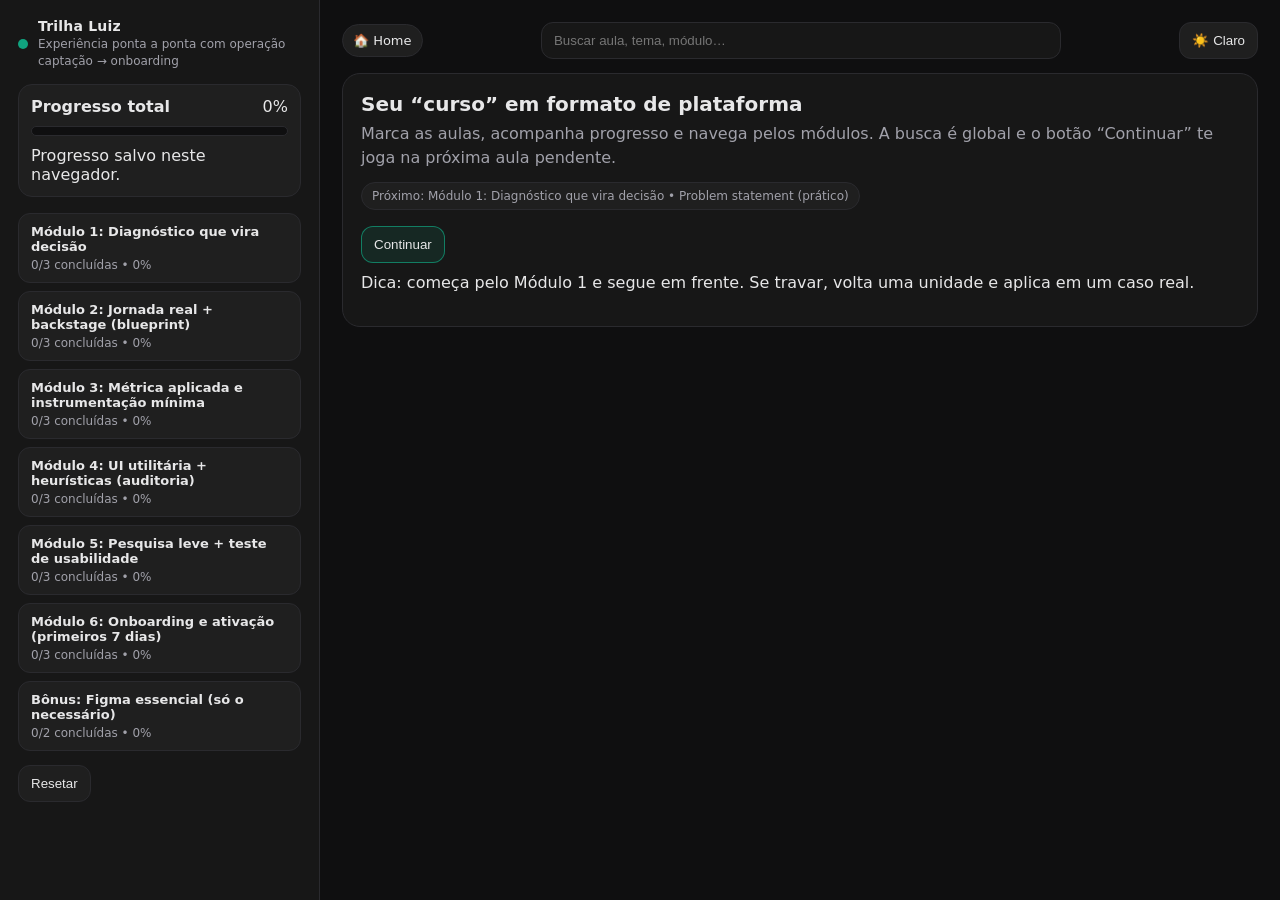
==== commit 57a2af5c: "Update index.html" ====
--- a/index.html
+++ b/index.html
@@ -24,9 +24,7 @@
           <div class="pct" id="pctTotal">0%</div>
         </div>
         <div class="bar"><span id="barTotal"></span></div>
-        <div class="muted" style="margin-top:10px;">
-          Progresso salvo neste navegador.
-        </div>
+        <div class="muted" style="margin-top:10px;">Progresso salvo neste navegador.</div>
       </div>
 
       <div class="nav" id="nav"></div>
@@ -36,9 +34,12 @@
       </div>
     </aside>
 
+    <div class="overlay" id="overlay"></div>
+
     <main class="main">
       <div class="topbar">
         <div class="leftTop">
+          <button class="btn icon menu" id="menuBtn" aria-label="Abrir menu">☰</button>
           <span class="chip hidden" id="homeChip">🏠 Home</span>
           <span class="chip hidden" id="moduleChip">📚 Módulo</span>
         </div>
@@ -55,8 +56,8 @@
         <div class="card">
           <h1 class="title">Seu “curso” em formato de plataforma</h1>
           <p class="desc">
-            Marca as aulas, acompanha progresso e navega pelos módulos.
-            A busca é global e o botão “Continuar” te joga na próxima aula pendente.
+            Marca as aulas, acompanha progresso e navega pelos módulos. A busca é global e o botão “Continuar”
+            te joga na próxima aula pendente.
           </p>
 
           <div class="pills">
@@ -68,7 +69,7 @@
           </div>
 
           <p class="muted" style="margin-top:10px;">
-            Dica: começa pelo M1 e segue em frente. Se travar, volta uma unidade e aplica em um caso real.
+            Dica: começa pelo Módulo 1 e segue em frente. Se travar, volta uma unidade e aplica em um caso real.
           </p>
         </div>
       </section>
--- a/assets/styles.css
+++ b/assets/styles.css
@@ -0,0 +1,363 @@
+:root {
+  --radius-lg: 18px;
+  --radius-md: 14px;
+  --radius-sm: 12px;
+
+  /* ajustes finos */
+  --shadow: 0 16px 40px rgba(0,0,0,.35);
+  --ring: 0 0 0 3px rgba(16,163,127,.22);
+}
+
+/* Dark inspirado em UI do ChatGPT: cinzas escuros, sem neon */
+html[data-theme="dark"] {
+  --bg: #0f0f10;
+  --panel: #171717;
+  --panel2: #1f1f1f;
+
+  --text: #e7e7e8;
+  --muted: #a1a1aa;
+
+  --line: #2a2a2e;
+  --lineHover: #3a3a40;
+
+  --accent: #10a37f;
+
+  --chip: #1f1f1f;
+  --chipText: #e7e7e8;
+
+  --btn: #1f1f1f;
+  --btnHover: #262626;
+}
+
+/* Light simples */
+html[data-theme="light"] {
+  --bg: #f6f7fb;
+  --panel: #ffffff;
+  --panel2: #f4f6fb;
+
+  --text: #0e1220;
+  --muted: #58627a;
+
+  --line: #e5e8f0;
+  --lineHover: #cfd6e6;
+
+  --accent: #006dff;
+
+  --chip: #f0f3fa;
+  --chipText: #0e1220;
+
+  --btn: #ffffff;
+  --btnHover: #f2f5fb;
+}
+
+* { box-sizing: border-box; }
+
+body {
+  margin: 0;
+  font-family: ui-sans-serif, system-ui, -apple-system, Segoe UI, Roboto, Arial;
+  background: var(--bg);
+  color: var(--text);
+}
+
+a { color: var(--accent); text-decoration: none; }
+.hidden { display: none !important; }
+
+/* Layout */
+.app {
+  display: grid;
+  grid-template-columns: 320px 1fr;
+  min-height: 100vh;
+}
+
+.sidebar {
+  border-right: 1px solid var(--line);
+  background: var(--panel);
+  padding: 18px;
+  position: sticky;
+  top: 0;
+  height: 100vh;
+  overflow: auto;
+}
+
+.brand {
+  display: flex;
+  gap: 10px;
+  align-items: center;
+  margin-bottom: 14px;
+}
+.dot {
+  width: 10px;
+  height: 10px;
+  border-radius: 999px;
+  background: var(--accent);
+}
+.h1 { font-weight: 800; font-size: 14px; letter-spacing: .2px; }
+.sub { color: var(--muted); font-size: 12px; margin-top: 2px; line-height: 1.4; }
+
+.progressBox {
+  margin-top: 14px;
+  padding: 12px;
+  border: 1px solid var(--line);
+  border-radius: var(--radius-md);
+  background: var(--panel2);
+}
+.row { display:flex; justify-content: space-between; gap: 10px; align-items:center; }
+.pct { font-variant-numeric: tabular-nums; }
+
+.bar {
+  width: 100%;
+  height: 10px;
+  background: var(--bg);
+  border: 1px solid var(--line);
+  border-radius: 999px;
+  margin-top: 10px;
+  overflow: hidden;
+}
+.bar > span { display:block; height: 100%; width: 0%; background: var(--accent); }
+
+.nav {
+  margin-top: 16px;
+  display:flex;
+  flex-direction: column;
+  gap: 8px;
+}
+.nav a {
+  display:block;
+  border: 1px solid var(--line);
+  background: var(--panel2);
+  color: var(--text);
+  padding: 10px 12px;
+  border-radius: var(--radius-sm);
+  transition: .15s;
+}
+.nav a:hover { border-color: var(--lineHover); }
+.nav a.active {
+  border-color: rgba(16,163,127,.7);
+  background: var(--panel);
+}
+.nav .meta { color: var(--muted); font-size: 12px; margin-top: 4px; }
+
+.sideActions {
+  display:flex;
+  gap: 10px;
+  flex-wrap: wrap;
+  margin-top: 14px;
+}
+
+.btn {
+  border: 1px solid var(--line);
+  background: var(--btn);
+  color: var(--text);
+  padding: 10px 12px;
+  border-radius: var(--radius-sm);
+  cursor: pointer;
+}
+.btn:hover { border-color: var(--lineHover); background: var(--btnHover); }
+
+.btn.primary {
+  border-color: rgba(16,163,127,.7);
+  background: rgba(16,163,127,.12);
+}
+.btn.primary:hover {
+  background: rgba(16,163,127,.18);
+}
+
+.btn.icon {
+  padding: 10px 12px;
+  line-height: 1;
+}
+
+/* Conteúdo */
+.main {
+  padding: 22px;
+  max-width: 980px;
+  width: 100%;
+}
+
+.topbar {
+  display:flex;
+  gap: 10px;
+  align-items:center;
+  justify-content: space-between;
+  margin-bottom: 14px;
+}
+
+.leftTop {
+  display:flex;
+  gap: 10px;
+  align-items:center;
+  flex-wrap: wrap;
+}
+
+.chip {
+  display:inline-flex;
+  gap: 8px;
+  align-items:center;
+  padding: 8px 10px;
+  border-radius: 999px;
+  border: 1px solid var(--line);
+  background: var(--chip);
+  color: var(--chipText);
+  font-size: 13px;
+}
+
+.searchWrap { position: relative; width: min(520px, 100%); }
+.searchInput {
+  width: 100%;
+  padding: 10px 12px;
+  border-radius: var(--radius-sm);
+  border: 1px solid var(--line);
+  background: var(--panel);
+  color: var(--text);
+  outline: none;
+}
+.searchInput:focus {
+  border-color: rgba(16,163,127,.7);
+  box-shadow: var(--ring);
+}
+
+.searchResults {
+  position: absolute;
+  top: calc(100% + 8px);
+  left: 0;
+  right: 0;
+  border: 1px solid var(--line);
+  background: var(--panel);
+  border-radius: var(--radius-md);
+  overflow: hidden;
+  box-shadow: var(--shadow);
+  z-index: 50;
+  max-height: 340px;
+  overflow: auto;
+}
+
+.searchResults a {
+  display:block;
+  padding: 10px 12px;
+  border-top: 1px solid var(--line);
+  color: var(--text);
+}
+.searchResults a:first-child { border-top: 0; }
+.searchResults a:hover { background: var(--panel2); }
+.searchResults .small { color: var(--muted); font-size: 12px; margin-top: 4px; }
+
+.card {
+  border: 1px solid var(--line);
+  background: var(--panel);
+  border-radius: var(--radius-lg);
+  padding: 18px;
+  margin-bottom: 14px;
+}
+
+.title { font-size: 20px; font-weight: 850; margin: 0 0 6px; }
+.desc { color: var(--muted); margin: 0 0 12px; line-height: 1.5; }
+
+.pills { display:flex; gap: 10px; flex-wrap: wrap; margin-top: 10px; }
+.pill {
+  display:inline-block;
+  padding: 6px 10px;
+  border-radius: 999px;
+  border: 1px solid var(--line);
+  color: var(--muted);
+  font-size: 12px;
+  background: var(--panel2);
+}
+
+.lesson {
+  padding: 12px;
+  border: 1px solid var(--line);
+  border-radius: var(--radius-md);
+  background: var(--panel2);
+  margin-top: 10px;
+  scroll-margin-top: 110px;
+}
+.lesson.active {
+  border-color: rgba(16,163,127,.7);
+  box-shadow: var(--ring);
+}
+.lessonTop { display:flex; gap: 10px; align-items:flex-start; }
+.lesson input[type="checkbox"] {
+  width: 18px;
+  height: 18px;
+  margin-top: 2px;
+  accent-color: var(--accent);
+  cursor: pointer;
+}
+.lesson h3 {
+  margin: 0;
+  font-size: 14px;
+  cursor: pointer;
+}
+.lesson p {
+  margin: 6px 0 0;
+  color: var(--muted);
+  font-size: 13px;
+  line-height: 1.45;
+}
+
+.links { margin-top: 8px; display:flex; flex-wrap: wrap; gap: 8px; }
+.link {
+  display:inline-block;
+  padding: 8px 10px;
+  border-radius: var(--radius-sm);
+  border: 1px solid var(--line);
+  background: var(--bg);
+  color: var(--text);
+  font-size: 13px;
+}
+
+.bottomActions {
+  position: sticky;
+  bottom: 16px;
+  display:flex;
+  gap: 10px;
+  justify-content: flex-end;
+  margin-top: 16px;
+}
+
+/* Overlay do menu mobile */
+.overlay {
+  position: fixed;
+  inset: 0;
+  background: rgba(0,0,0,.45);
+  opacity: 0;
+  pointer-events: none;
+  transition: .2s;
+  z-index: 90;
+}
+body.menu-open .overlay {
+  opacity: 1;
+  pointer-events: auto;
+}
+
+/* Mobile: sidebar vira drawer com hamburger */
+@media (max-width: 900px) {
+  .app { grid-template-columns: 1fr; }
+  .main { padding: 18px; }
+
+  .sidebar {
+    position: fixed;
+    top: 0;
+    left: 0;
+    bottom: 0;
+    height: 100vh;
+    width: 86vw;
+    max-width: 340px;
+    transform: translateX(-110%);
+    transition: transform .2s ease;
+    z-index: 100;
+    border-right: 1px solid var(--line);
+  }
+
+  body.menu-open .sidebar { transform: translateX(0); }
+
+  /* botão menu aparece só no mobile */
+  .btn.icon.menu { display: inline-flex; }
+  .bottomActions { justify-content: stretch; }
+  .bottomActions .btn { width: 100%; }
+}
+
+/* Desktop: esconde o botão menu */
+@media (min-width: 901px) {
+  .btn.icon.menu { display: none; }
+}
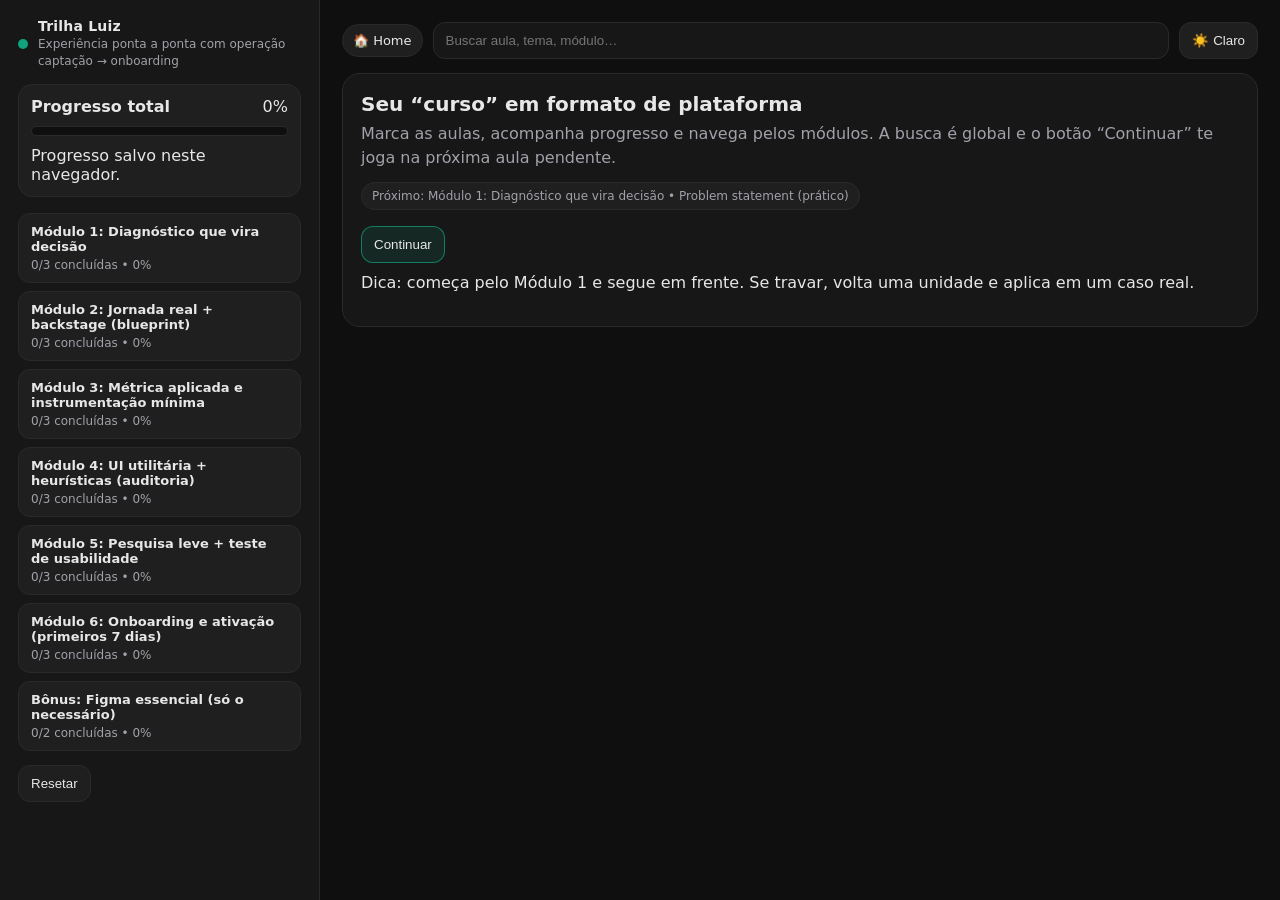
==== commit 399e88bb: "Update index.html" ====
--- a/index.html
+++ b/index.html
@@ -3,7 +3,7 @@
 <head>
   <meta charset="utf-8" />
   <meta name="viewport" content="width=device-width,initial-scale=1" />
-  <title>Trilha Luiz | Experiência ponta a ponta com Operação</title>
+  <title>Trilha Luiz</title>
   <link rel="stylesheet" href="assets/styles.css" />
   <script>window.PAGE_BASE = "./";</script>
 </head>
@@ -38,18 +38,24 @@
 
     <main class="main">
       <div class="topbar">
-        <div class="leftTop">
-          <button class="btn icon menu" id="menuBtn" aria-label="Abrir menu">☰</button>
-          <span class="chip hidden" id="homeChip">🏠 Home</span>
-          <span class="chip hidden" id="moduleChip">📚 Módulo</span>
+        <div class="topbarMain">
+          <div class="leftTop">
+            <button class="btn icon menu" id="menuBtn" aria-label="Abrir menu">☰</button>
+            <span class="chip">🏠 Home</span>
+          </div>
+
+          <div id="searchBar">
+            <div class="searchWrap" id="searchWrap">
+              <input class="searchInput" id="searchInput" placeholder="Buscar aula, tema, módulo…" />
+              <div class="searchResults hidden" id="searchResults"></div>
+            </div>
+          </div>
+
+          <div class="rightTop">
+            <button class="btn icon search" id="searchBtn" aria-label="Buscar">🔎</button>
+            <button class="btn" id="themeBtn">☀️ Claro</button>
+          </div>
         </div>
-
-        <div class="searchWrap" id="searchWrap">
-          <input class="searchInput" id="searchInput" placeholder="Buscar aula, tema, módulo…" />
-          <div class="searchResults hidden" id="searchResults"></div>
-        </div>
-
-        <button class="btn" id="themeBtn">☀️ Claro</button>
       </div>
 
       <section id="homeView">
--- a/assets/styles.css
+++ b/assets/styles.css
@@ -3,12 +3,11 @@
   --radius-md: 14px;
   --radius-sm: 12px;
 
-  /* ajustes finos */
   --shadow: 0 16px 40px rgba(0,0,0,.35);
   --ring: 0 0 0 3px rgba(16,163,127,.22);
 }
 
-/* Dark inspirado em UI do ChatGPT: cinzas escuros, sem neon */
+/* Dark: vibe ChatGPT */
 html[data-theme="dark"] {
   --bg: #0f0f10;
   --panel: #171717;
@@ -29,7 +28,7 @@
   --btnHover: #262626;
 }
 
-/* Light simples */
+/* Light */
 html[data-theme="light"] {
   --bg: #f6f7fb;
   --panel: #ffffff;
@@ -51,7 +50,6 @@
 }
 
 * { box-sizing: border-box; }
-
 body {
   margin: 0;
   font-family: ui-sans-serif, system-ui, -apple-system, Segoe UI, Roboto, Arial;
@@ -158,14 +156,9 @@
   border-color: rgba(16,163,127,.7);
   background: rgba(16,163,127,.12);
 }
-.btn.primary:hover {
-  background: rgba(16,163,127,.18);
-}
-
-.btn.icon {
-  padding: 10px 12px;
-  line-height: 1;
-}
+.btn.primary:hover { background: rgba(16,163,127,.18); }
+
+.btn.icon { padding: 10px 12px; line-height: 1; }
 
 /* Conteúdo */
 .main {
@@ -174,12 +167,15 @@
   width: 100%;
 }
 
-.topbar {
+/* Cabeçalho (desktop + mobile) */
+.topbar { margin-bottom: 14px; }
+
+.topbarMain {
   display:flex;
   gap: 10px;
   align-items:center;
   justify-content: space-between;
-  margin-bottom: 14px;
+  flex-wrap: wrap;
 }
 
 .leftTop {
@@ -187,6 +183,12 @@
   gap: 10px;
   align-items:center;
   flex-wrap: wrap;
+}
+
+.rightTop {
+  display:flex;
+  gap: 10px;
+  align-items:center;
 }
 
 .chip {
@@ -201,7 +203,10 @@
   font-size: 13px;
 }
 
-.searchWrap { position: relative; width: min(520px, 100%); }
+/* Search */
+#searchBar { flex: 1; min-width: 280px; }
+.searchWrap { position: relative; width: 100%; }
+
 .searchInput {
   width: 100%;
   padding: 10px 12px;
@@ -263,6 +268,14 @@
   background: var(--panel2);
 }
 
+/* Header do módulo (sem card) */
+.moduleHeader {
+  padding: 6px 2px 14px;
+  border-bottom: 1px solid var(--line);
+  margin-bottom: 14px;
+}
+
+/* Aulas */
 .lesson {
   padding: 12px;
   border: 1px solid var(--line);
@@ -270,6 +283,7 @@
   background: var(--panel2);
   margin-top: 10px;
   scroll-margin-top: 110px;
+  cursor: pointer;
 }
 .lesson.active {
   border-color: rgba(16,163,127,.7);
@@ -283,17 +297,8 @@
   accent-color: var(--accent);
   cursor: pointer;
 }
-.lesson h3 {
-  margin: 0;
-  font-size: 14px;
-  cursor: pointer;
-}
-.lesson p {
-  margin: 6px 0 0;
-  color: var(--muted);
-  font-size: 13px;
-  line-height: 1.45;
-}
+.lesson h3 { margin: 0; font-size: 14px; }
+.lesson p { margin: 6px 0 0; color: var(--muted); font-size: 13px; line-height: 1.45; }
 
 .links { margin-top: 8px; display:flex; flex-wrap: wrap; gap: 8px; }
 .link {
@@ -304,6 +309,7 @@
   background: var(--bg);
   color: var(--text);
   font-size: 13px;
+  cursor: pointer;
 }
 
 .bottomActions {
@@ -330,11 +336,12 @@
   pointer-events: auto;
 }
 
-/* Mobile: sidebar vira drawer com hamburger */
+/* Mobile */
 @media (max-width: 900px) {
   .app { grid-template-columns: 1fr; }
   .main { padding: 18px; }
 
+  /* Sidebar vira drawer */
   .sidebar {
     position: fixed;
     top: 0;
@@ -348,16 +355,38 @@
     z-index: 100;
     border-right: 1px solid var(--line);
   }
-
   body.menu-open .sidebar { transform: translateX(0); }
 
-  /* botão menu aparece só no mobile */
+  /* Search no mobile: vira ícone e abre em linha separada */
+  #searchBar {
+    display: none;
+    order: 3;
+    flex: 0 0 100%;
+    margin-top: 10px;
+    min-width: 0;
+  }
+  body.search-open #searchBar { display: block; }
+
+  /* Botões no topo */
   .btn.icon.menu { display: inline-flex; }
-  .bottomActions { justify-content: stretch; }
+  .btn.icon.search { display: inline-flex; }
+
+  /* Next button fixo, sem cobrir conteúdo */
+  #lessons { padding-bottom: 92px; }
+  .bottomActions {
+    position: fixed;
+    left: 18px;
+    right: 18px;
+    bottom: calc(18px + env(safe-area-inset-bottom));
+    justify-content: stretch;
+    z-index: 60;
+  }
   .bottomActions .btn { width: 100%; }
 }
 
-/* Desktop: esconde o botão menu */
+/* Desktop */
 @media (min-width: 901px) {
   .btn.icon.menu { display: none; }
-}
+  .btn.icon.search { display: none; }
+  #searchBar { display: block; }
+}
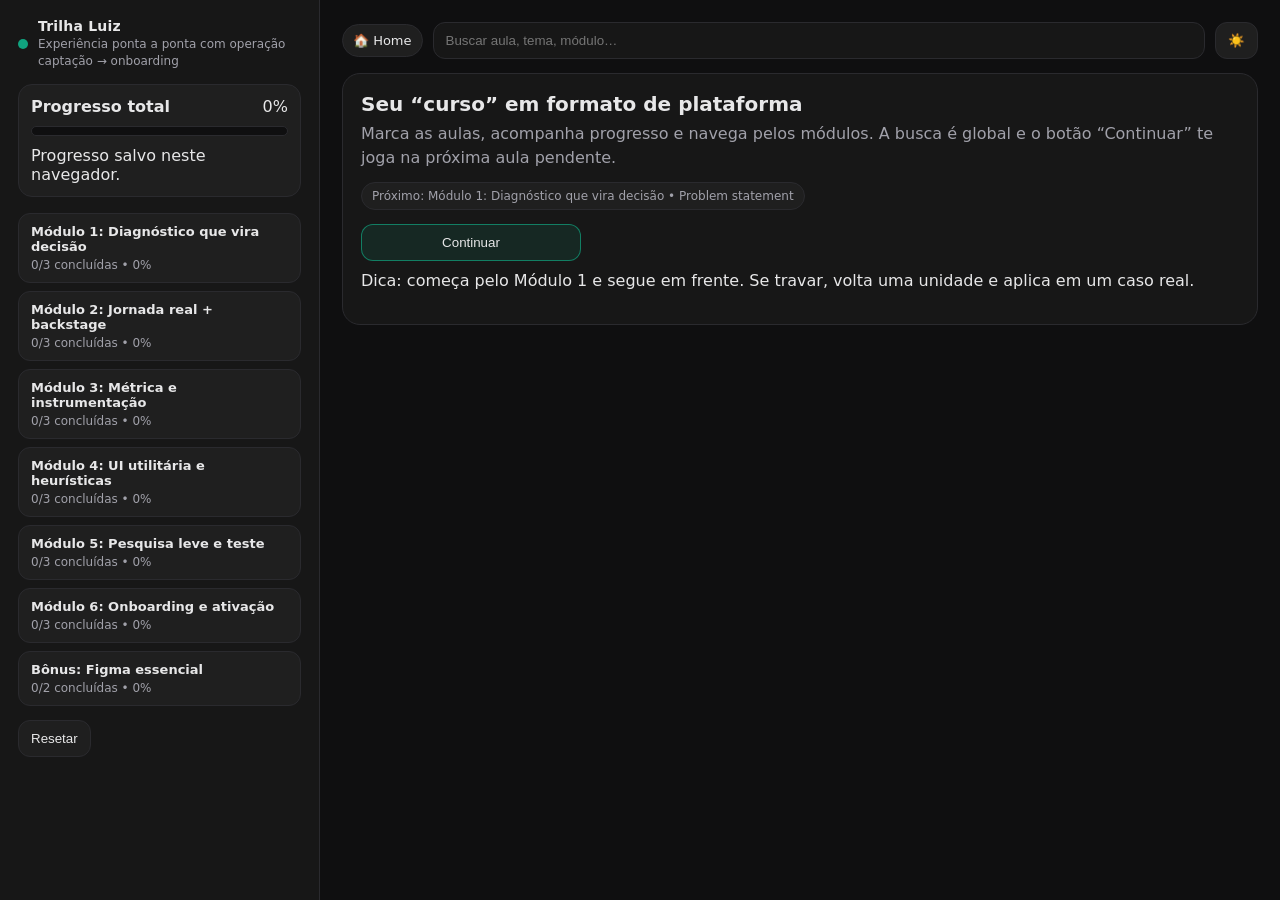
==== commit 4270f693: "Update index.html" ====
--- a/index.html
+++ b/index.html
@@ -70,9 +70,9 @@
             <span class="pill">Próximo: <span id="nextUp">-</span></span>
           </div>
 
-          <div class="bottomActions" style="position:relative; bottom:auto; justify-content:flex-start;">
-            <button class="btn primary" id="continueBtn">Continuar</button>
-          </div>
+          <div class="homeActions">
+  <button class="btn primary" id="continueBtn">Continuar</button>
+</div>
 
           <p class="muted" style="margin-top:10px;">
             Dica: começa pelo Módulo 1 e segue em frente. Se travar, volta uma unidade e aplica em um caso real.
--- a/assets/styles.css
+++ b/assets/styles.css
@@ -390,3 +390,103 @@
   .btn.icon.search { display: none; }
   #searchBar { display: block; }
 }
+
+/* Conteúdo interno das aulas */
+.lessonBody {
+  margin-top: 10px;
+  padding-left: 28px; /* alinha com o texto depois do checkbox */
+}
+
+.lessonBody h4 {
+  margin: 12px 0 6px;
+  font-size: 12px;
+  font-weight: 800;
+  color: var(--text);
+}
+
+.lessonBody p {
+  margin: 6px 0 0;
+  color: var(--muted);
+  font-size: 13px;
+  line-height: 1.45;
+}
+
+.lessonBody ul {
+  margin: 6px 0 0 18px;
+  padding: 0;
+  color: var(--muted);
+  font-size: 13px;
+  line-height: 1.45;
+}
+
+.lessonBody li { margin: 4px 0; }
+
+.lessonBody blockquote {
+  margin: 10px 0 0;
+  padding: 10px 12px;
+  border: 1px solid var(--line);
+  border-radius: var(--radius-sm);
+  background: var(--bg);
+  color: var(--text);
+}
+
+/* Mobile: só a aula ativa fica aberta */
+@media (max-width: 900px) {
+  .lessonBody { display: none; }
+  .lesson.active .lessonBody { display: block; }
+}
+
+/* Colapsar conteúdo por padrão (desktop + mobile): só a aula ativa abre */
+.lessonBody { display: none; }
+.lesson.active .lessonBody { display: block; }
+
+/* Melhorar barra do botão no mobile (sem transparência, com padding e sem sobrepor) */
+@media (max-width: 900px) {
+  #lessons { padding-bottom: 150px; }
+
+  .bottomActions {
+    position: fixed;
+    left: 12px;
+    right: 12px;
+    bottom: calc(12px + env(safe-area-inset-bottom));
+    padding: 10px;
+    background: var(--panel);
+    border: 1px solid var(--line);
+    border-radius: var(--radius-md);
+    box-shadow: var(--shadow);
+    z-index: 60;
+  }
+
+  .bottomActions .btn { width: 100%; }
+}
+
+/* Home: CTA sem herdar estilo de barra fixa do mobile */
+.homeActions {
+  margin-top: 14px;
+  display: flex;
+  justify-content: flex-start;
+}
+
+.homeActions .btn {
+  width: 100%;
+}
+
+/* No desktop, pode ficar menos "gigante" */
+@media (min-width: 901px) {
+  .homeActions .btn {
+    width: auto;
+    min-width: 220px;
+  }
+}
+
+/* Segurança: se ainda existir bottomActions dentro da Home, neutraliza */
+body[data-page="home"] .bottomActions {
+  position: relative !important;
+  left: auto !important;
+  right: auto !important;
+  bottom: auto !important;
+  padding: 0 !important;
+  background: transparent !important;
+  border: none !important;
+  box-shadow: none !important;
+}
